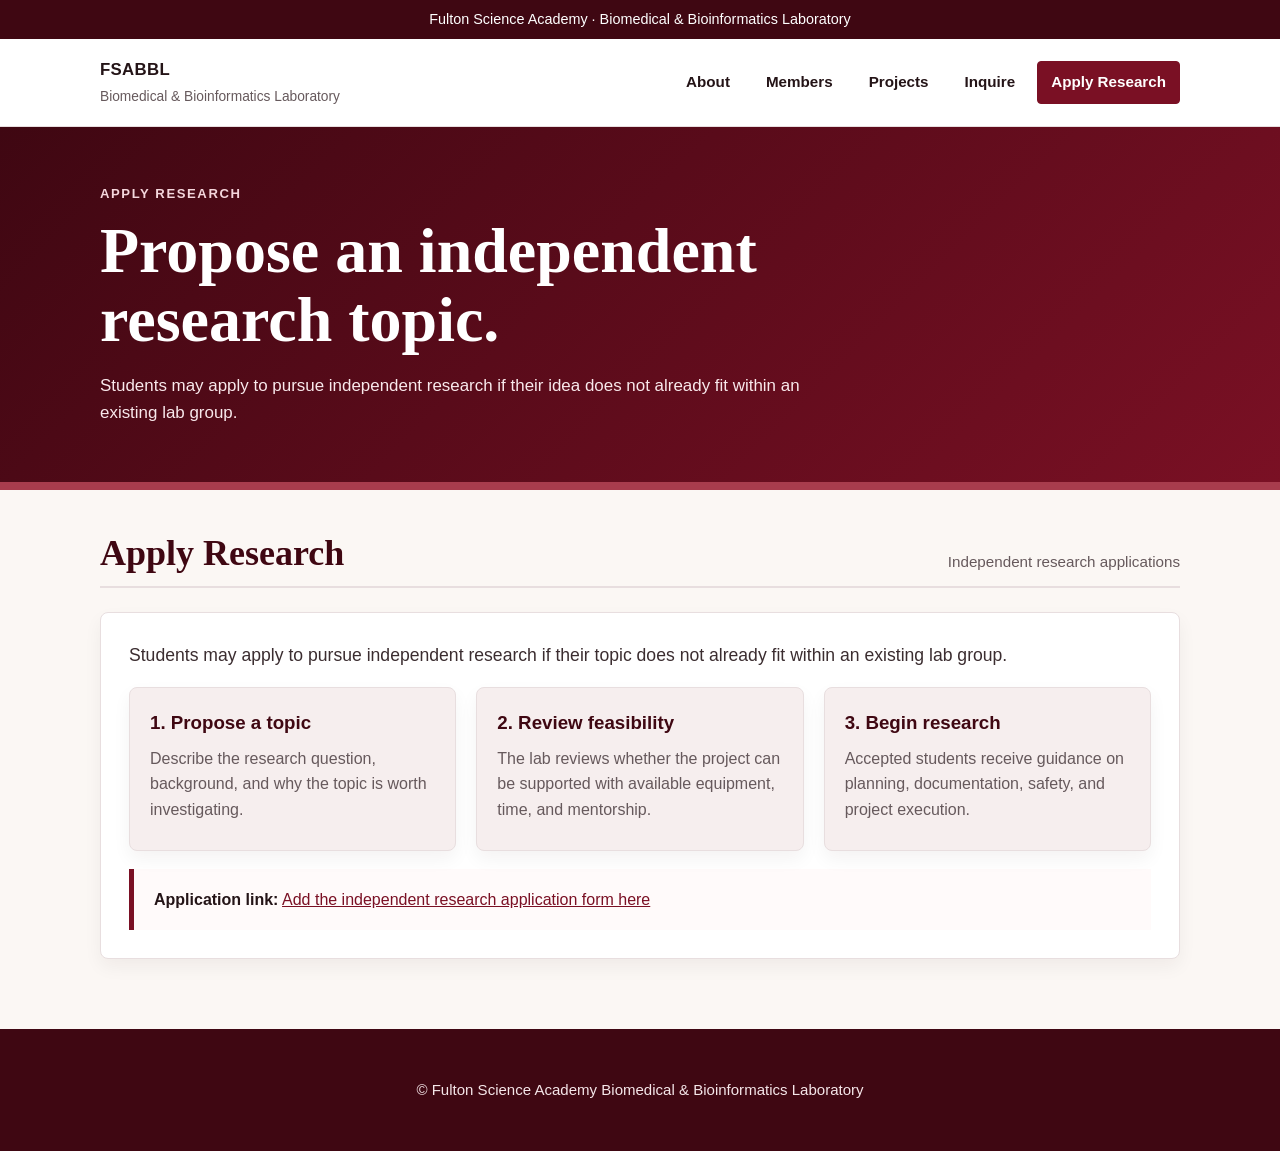
==== apply.html @ 92a81603 "Initial site commit" ====
<!DOCTYPE html>
<html lang="en">
<head>
  <meta charset="UTF-8" />
  <meta name="viewport" content="width=device-width, initial-scale=1.0" />
  <title>Apply Research | FSABBL</title>
  <link rel="stylesheet" href="styles.css" />
</head>
<body>
  <div class="top-strip">Fulton Science Academy · Biomedical &amp; Bioinformatics Laboratory</div>

  <header>
    <div class="nav-wrap">
      <a class="site-name" href="index.html" aria-label="FSABBL home">
        <strong>FSABBL</strong>
        <span>Biomedical &amp; Bioinformatics Laboratory</span>
      </a>
      <nav aria-label="Main navigation">
        <a href="index.html">About</a>
        <a href="members.html">Members</a>
        <a href="projects.html">Projects</a>
        <a href="inquire.html">Inquire</a>
        <a class="active" href="apply.html">Apply Research</a>
      </nav>
    </div>
  </header>

  <section class="hero">
    <div class="hero-inner">
      <p class="eyebrow">Apply research</p>
      <h1>Propose an independent research topic.</h1>
      <p>Students may apply to pursue independent research if their idea does not already fit within an existing lab group.</p>
    </div>
  </section>

  <main>
    <div class="section-heading">
      <h2>Apply Research</h2>
      <span>Independent research applications</span>
    </div>

    <div class="card">
      <p class="lead">
        Students may apply to pursue independent research if their topic does not already fit within an existing lab group.
      </p>
      <div class="grid-3">
        <div class="subcard">
          <h3>1. Propose a topic</h3>
          <p>Describe the research question, background, and why the topic is worth investigating.</p>
        </div>
        <div class="subcard">
          <h3>2. Review feasibility</h3>
          <p>The lab reviews whether the project can be supported with available equipment, time, and mentorship.</p>
        </div>
        <div class="subcard">
          <h3>3. Begin research</h3>
          <p>Accepted students receive guidance on planning, documentation, safety, and project execution.</p>
        </div>
      </div>

      <div class="notice">
        <strong>Application link:</strong> <a href="#">Add the independent research application form here</a>
      </div>
    </div>
  </main>

  <footer class="footer">
    <p>© Fulton Science Academy Biomedical &amp; Bioinformatics Laboratory</p>
  </footer>
</body>
</html>
---- styles.css ----
:root {
  --wine: #7a1024;
  --wine-dark: #3f0712;
  --wine-soft: #a83c4d;
  --cream: #fbf7f4;
  --white: #ffffff;
  --ink: #241417;
  --muted: #66595c;
  --line: #e8dedf;
  --panel: #f6eeee;
}

* {
  box-sizing: border-box;
}

body {
  margin: 0;
  color: var(--ink);
  background: var(--cream);
  font-family: Arial, Helvetica, sans-serif;
  line-height: 1.6;
}

a {
  color: var(--wine);
}

a:hover {
  color: var(--wine-dark);
}

.top-strip {
  background: var(--wine-dark);
  color: var(--white);
  font-size: 0.9rem;
  padding: 8px 20px;
  text-align: center;
}

header {
  background: var(--white);
  border-bottom: 1px solid var(--line);
}

.nav-wrap {
  max-width: 1120px;
  margin: 0 auto;
  padding: 18px 20px;
  display: flex;
  align-items: center;
  justify-content: space-between;
  gap: 24px;
}

.site-name {
  text-decoration: none;
  color: var(--ink);
  display: block;
}

.site-name strong {
  display: block;
  font-size: 1.05rem;
  letter-spacing: 0.02em;
}

.site-name span {
  display: block;
  color: var(--muted);
  font-size: 0.86rem;
  margin-top: 2px;
}

nav {
  display: flex;
  gap: 8px;
  flex-wrap: wrap;
  justify-content: flex-end;
}

nav a {
  color: var(--ink);
  text-decoration: none;
  font-weight: 600;
  font-size: 0.95rem;
  padding: 8px 13px;
  border: 1px solid transparent;
  border-radius: 4px;
}

nav a:hover {
  color: var(--wine);
  border-color: var(--line);
  background: #fffafa;
}

nav a.active {
  color: var(--white);
  background: var(--wine);
  border-color: var(--wine);
}

.hero {
  background: linear-gradient(135deg, var(--wine-dark), var(--wine));
  color: var(--white);
  border-bottom: 8px solid var(--wine-soft);
}

.hero-inner {
  max-width: 1120px;
  margin: 0 auto;
  padding: 56px 20px;
}

.eyebrow {
  margin: 0 0 12px;
  letter-spacing: 0.12em;
  text-transform: uppercase;
  font-size: 0.82rem;
  font-weight: 700;
  color: #f4d6dc;
}

h1 {
  margin: 0;
  font-family: Georgia, 'Times New Roman', serif;
  font-size: clamp(2.25rem, 5vw, 4rem);
  line-height: 1.08;
  font-weight: 700;
  max-width: 850px;
}

.hero p:not(.eyebrow) {
  color: #f9e9ec;
  max-width: 760px;
  margin: 18px 0 0;
  font-size: 1.06rem;
}

main {
  max-width: 1120px;
  margin: 0 auto;
  padding: 44px 20px 70px;
}

.page-intro {
  max-width: 780px;
  font-size: 1.08rem;
  color: #3b2d30;
  margin-top: 0;
}

.section-heading {
  display: flex;
  align-items: flex-end;
  justify-content: space-between;
  gap: 20px;
  border-bottom: 2px solid var(--line);
  padding-bottom: 12px;
  margin: 42px 0 24px;
}

.section-heading:first-child {
  margin-top: 0;
}

.section-heading h2 {
  margin: 0;
  color: var(--wine-dark);
  font-size: clamp(1.65rem, 3vw, 2.25rem);
  font-family: Georgia, 'Times New Roman', serif;
  line-height: 1.1;
}

.section-heading span {
  color: var(--muted);
  font-size: 0.95rem;
  white-space: nowrap;
}

.card,
.member,
.project,
.subcard {
  background: var(--white);
  border: 1px solid var(--line);
  border-radius: 8px;
  box-shadow: 0 8px 18px rgba(40, 10, 15, 0.05);
}

.card {
  padding: 28px;
}

.card + .card,
.project + .project {
  margin-top: 20px;
}

.lead {
  font-size: 1.1rem;
  color: #3b2d30;
  margin-top: 0;
}

.grid-2 {
  display: grid;
  grid-template-columns: repeat(2, minmax(0, 1fr));
  gap: 20px;
}

.grid-3 {
  display: grid;
  grid-template-columns: repeat(3, minmax(0, 1fr));
  gap: 20px;
}

.subcard {
  background: var(--panel);
  padding: 20px;
}

.subcard h3,
.member h3,
.project h3 {
  margin: 0 0 8px;
  color: var(--wine-dark);
}

.subcard p,
.member p,
.project p {
  margin: 0.45rem 0;
  color: var(--muted);
}

.photo-grid {
  display: grid;
  grid-template-columns: repeat(3, minmax(0, 1fr));
  gap: 16px;
  margin-top: 20px;
}

.photo-placeholder,
.member-photo,
.project-video {
  border: 1px dashed #b9989f;
  background: #f1e5e7;
  color: #7c6d70;
  display: flex;
  align-items: center;
  justify-content: center;
  text-align: center;
  padding: 18px;
  border-radius: 6px;
}

.photo-placeholder {
  min-height: 190px;
}

.member {
  padding: 22px;
}

.member-photo {
  width: 100%;
  aspect-ratio: 4 / 3;
  margin-bottom: 16px;
}

.member .role,
.project-meta {
  color: var(--wine);
  font-weight: 700;
  font-size: 0.93rem;
  margin-bottom: 4px;
}

.student-card {
  display: grid;
  grid-template-columns: 170px 1fr;
  gap: 22px;
  align-items: start;
}

.student-card .member-photo {
  aspect-ratio: 1 / 1;
  margin-bottom: 0;
}

.group-title {
  margin: 34px 0 14px;
  color: var(--wine-dark);
  font-size: 1.25rem;
  font-family: Georgia, 'Times New Roman', serif;
}

.project {
  border-left: 5px solid var(--wine);
  padding: 24px;
}

.project-video {
  margin-top: 18px;
  min-height: 210px;
}

.notice {
  border-left: 5px solid var(--wine);
  background: #fffafa;
  padding: 18px 20px;
  margin-top: 18px;
}

.button-row {
  display: flex;
  gap: 12px;
  flex-wrap: wrap;
  margin-top: 22px;
}

.button {
  display: inline-block;
  padding: 11px 16px;
  border-radius: 4px;
  text-decoration: none;
  font-weight: 700;
  border: 1px solid var(--wine);
}

.button.primary {
  background: var(--wine);
  color: var(--white);
}

.button.secondary {
  background: var(--white);
  color: var(--wine);
}

.button:hover {
  text-decoration: underline;
}

.footer {
  background: var(--wine-dark);
  color: #f5e6e9;
  padding: 34px 20px;
  text-align: center;
  font-size: 0.94rem;
}

.footer a {
  color: var(--white);
}

@media (max-width: 900px) {
  .nav-wrap,
  .section-heading,
  .student-card {
    display: block;
  }

  nav {
    justify-content: flex-start;
    margin-top: 14px;
  }

  .grid-2,
  .grid-3,
  .photo-grid {
    grid-template-columns: 1fr;
  }

  .section-heading span {
    display: block;
    margin-top: 8px;
    white-space: normal;
  }

  .student-card .member-photo {
    max-width: 220px;
    margin-bottom: 16px;
  }
}
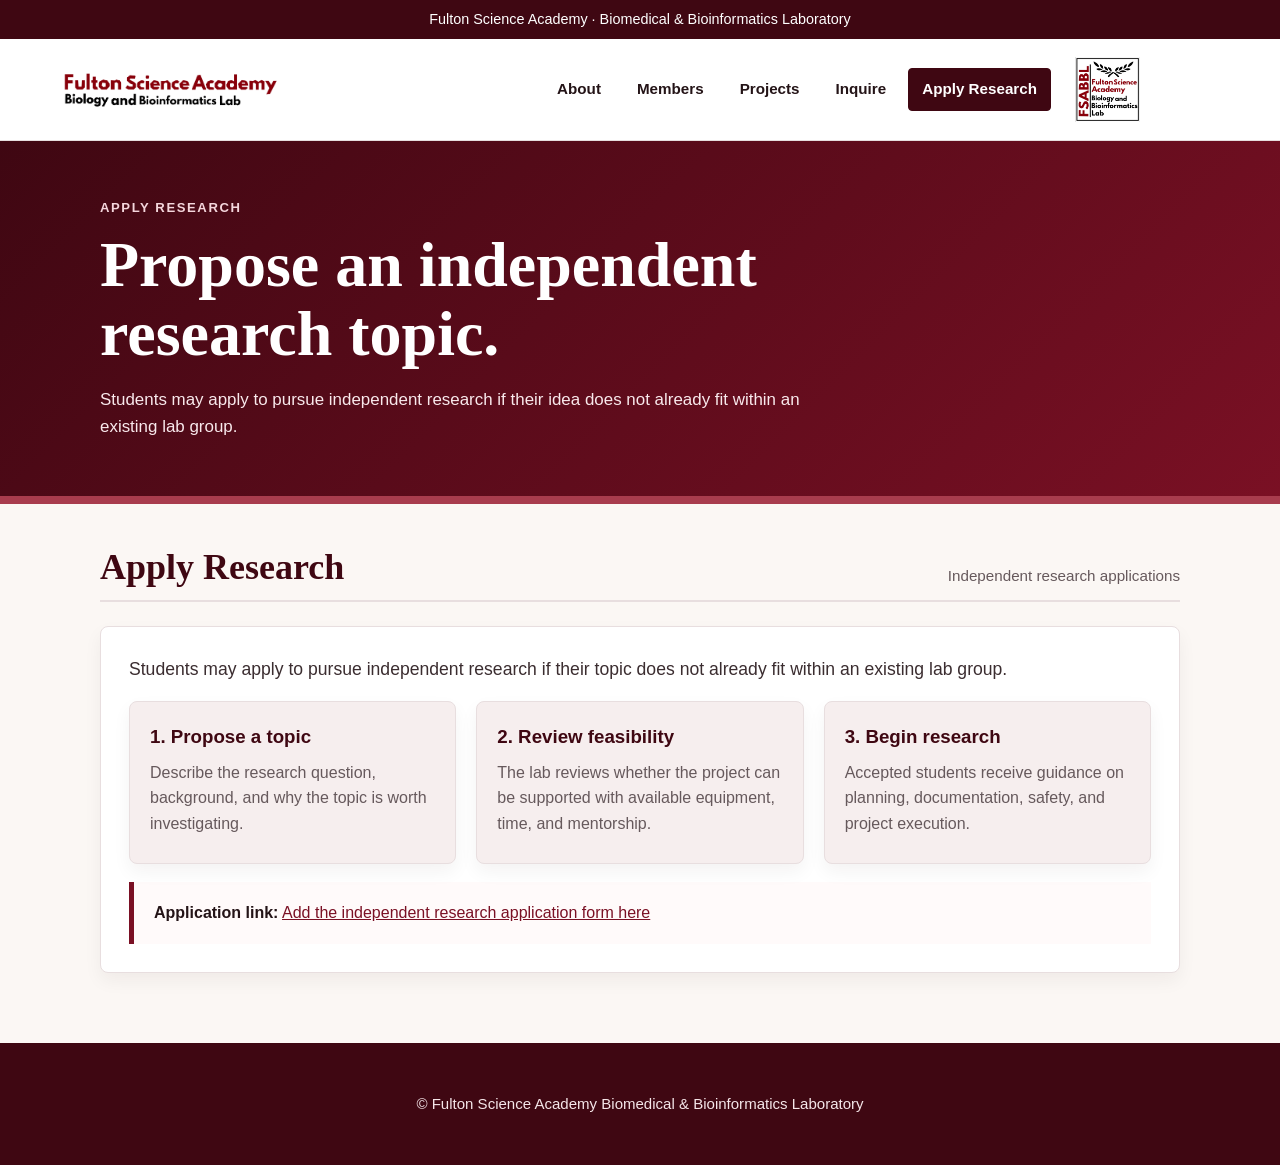
==== commit 39d61265: "added photos and descriptions - also updated all details" ====
--- a/apply.html
+++ b/apply.html
@@ -12,8 +12,7 @@
   <header>
     <div class="nav-wrap">
       <a class="site-name" href="index.html" aria-label="FSABBL home">
-        <strong>FSABBL</strong>
-        <span>Biomedical &amp; Bioinformatics Laboratory</span>
+        <img class="site-logo" src="images/logo.png" alt="FSABBL logo">
       </a>
       <nav aria-label="Main navigation">
         <a href="index.html">About</a>
@@ -22,6 +21,9 @@
         <a href="inquire.html">Inquire</a>
         <a class="active" href="apply.html">Apply Research</a>
       </nav>
+      <a class="site-name abrev-link" href="index.html" aria-label="FSABBL home">
+        <img class="site-logo-abrev" src="images/logoabrev.png" alt="FSABBL abbreviated logo">
+      </a>
     </div>
   </header>
 
--- a/styles.css
+++ b/styles.css
@@ -34,49 +34,44 @@
   background: var(--wine-dark);
   color: var(--white);
   font-size: 0.9rem;
-  padding: 8px 20px;
+  padding: 8px 50px;
   text-align: center;
 }
 
+
 header {
-  background: var(--white);
-  border-bottom: 1px solid var(--line);
-}
-
+  position: sticky;
+  top: 0;
+  z-index: 1000;
+  background: white;
+  border-bottom: 1px solid #e6dede;
+}
 .nav-wrap {
   max-width: 1120px;
-  margin: 0 auto;
+  margin: 0 auto 0 40px;
   padding: 18px 20px;
-  display: flex;
+  display: grid;
+  grid-template-columns: 220px 1fr 65px;
   align-items: center;
-  justify-content: space-between;
   gap: 24px;
+}
+
+.nav-wrap nav {
+  justify-self: end;
 }
 
 .site-name {
   text-decoration: none;
   color: var(--ink);
-  display: block;
-}
-
-.site-name strong {
-  display: block;
-  font-size: 1.05rem;
-  letter-spacing: 0.02em;
-}
-
-.site-name span {
-  display: block;
-  color: var(--muted);
-  font-size: 0.86rem;
-  margin-top: 2px;
+  display: flex;
+  align-items: center;
 }
 
 nav {
   display: flex;
   gap: 8px;
   flex-wrap: wrap;
-  justify-content: flex-end;
+  justify-content: center;
 }
 
 nav a {
@@ -95,10 +90,27 @@
   background: #fffafa;
 }
 
+nav a[href="apply.html"] {
+  color: var(--wine-dark);
+  background: #f8ecef;
+  border-color: #ead1d7;
+}
+
+nav a[href="apply.html"]:hover {
+  color: var(--wine);
+  background: #f4e1e6;
+  border-color: #dfbdc6;
+}
+
 nav a.active {
   color: var(--white);
   background: var(--wine);
   border-color: var(--wine);
+}
+
+nav a[href="apply.html"].active {
+  background: var(--wine-dark);
+  border-color: var(--wine-dark);
 }
 
 .hero {
@@ -363,6 +375,10 @@
     display: block;
   }
 
+  .nav-wrap {
+    margin: 0 auto;
+  }
+
   nav {
     justify-content: flex-start;
     margin-top: 14px;
@@ -385,3 +401,17 @@
     margin-bottom: 16px;
   }
 }
+
+.site-logo {
+  width: 220px;
+  height: auto;
+  display: block;
+}
+.site-logo-abrev {
+  width: 65px;
+  height: auto;
+  display: block;
+}
+.abrev-link {
+  margin-left: 0;
+}
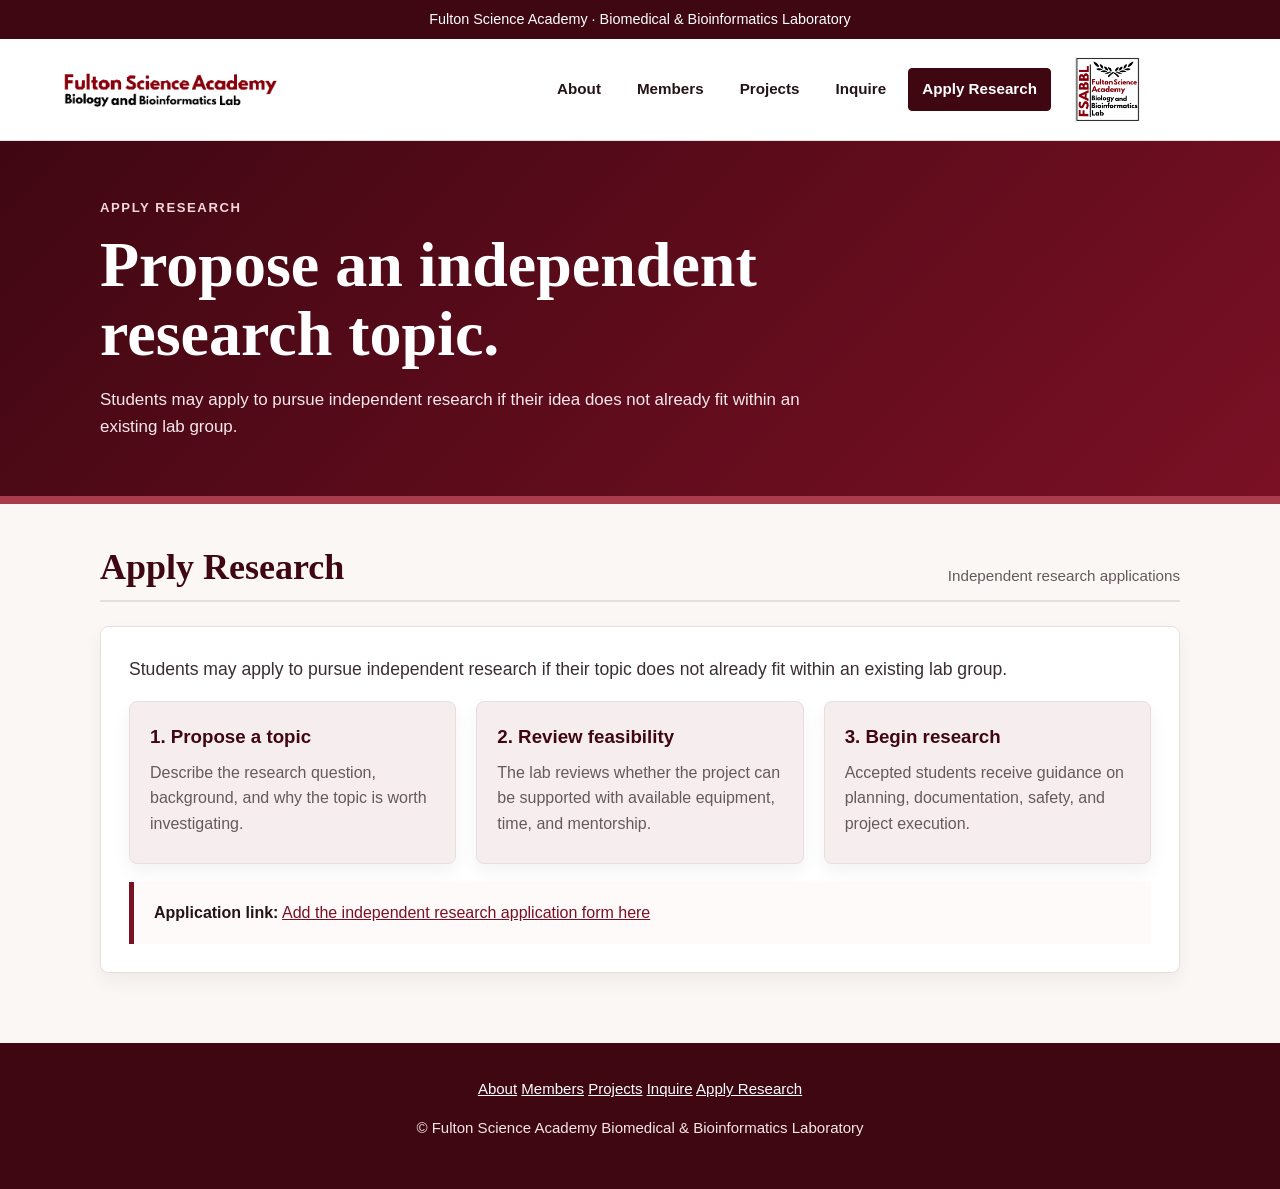
==== commit 2fe25dcc: "updated all memebers, pictures, and details" ====
--- a/apply.html
+++ b/apply.html
@@ -67,7 +67,17 @@
   </main>
 
   <footer class="footer">
+
+    <div class="footer-links">
+      <a href="index.html">About</a>
+      <a href="members.html">Members</a>
+      <a href="projects.html">Projects</a>
+      <a href="inquire.html">Inquire</a>
+      <a href="apply.html">Apply Research</a>
+    </div>
+  
     <p>© Fulton Science Academy Biomedical &amp; Bioinformatics Laboratory</p>
+  
   </footer>
 </body>
 </html>
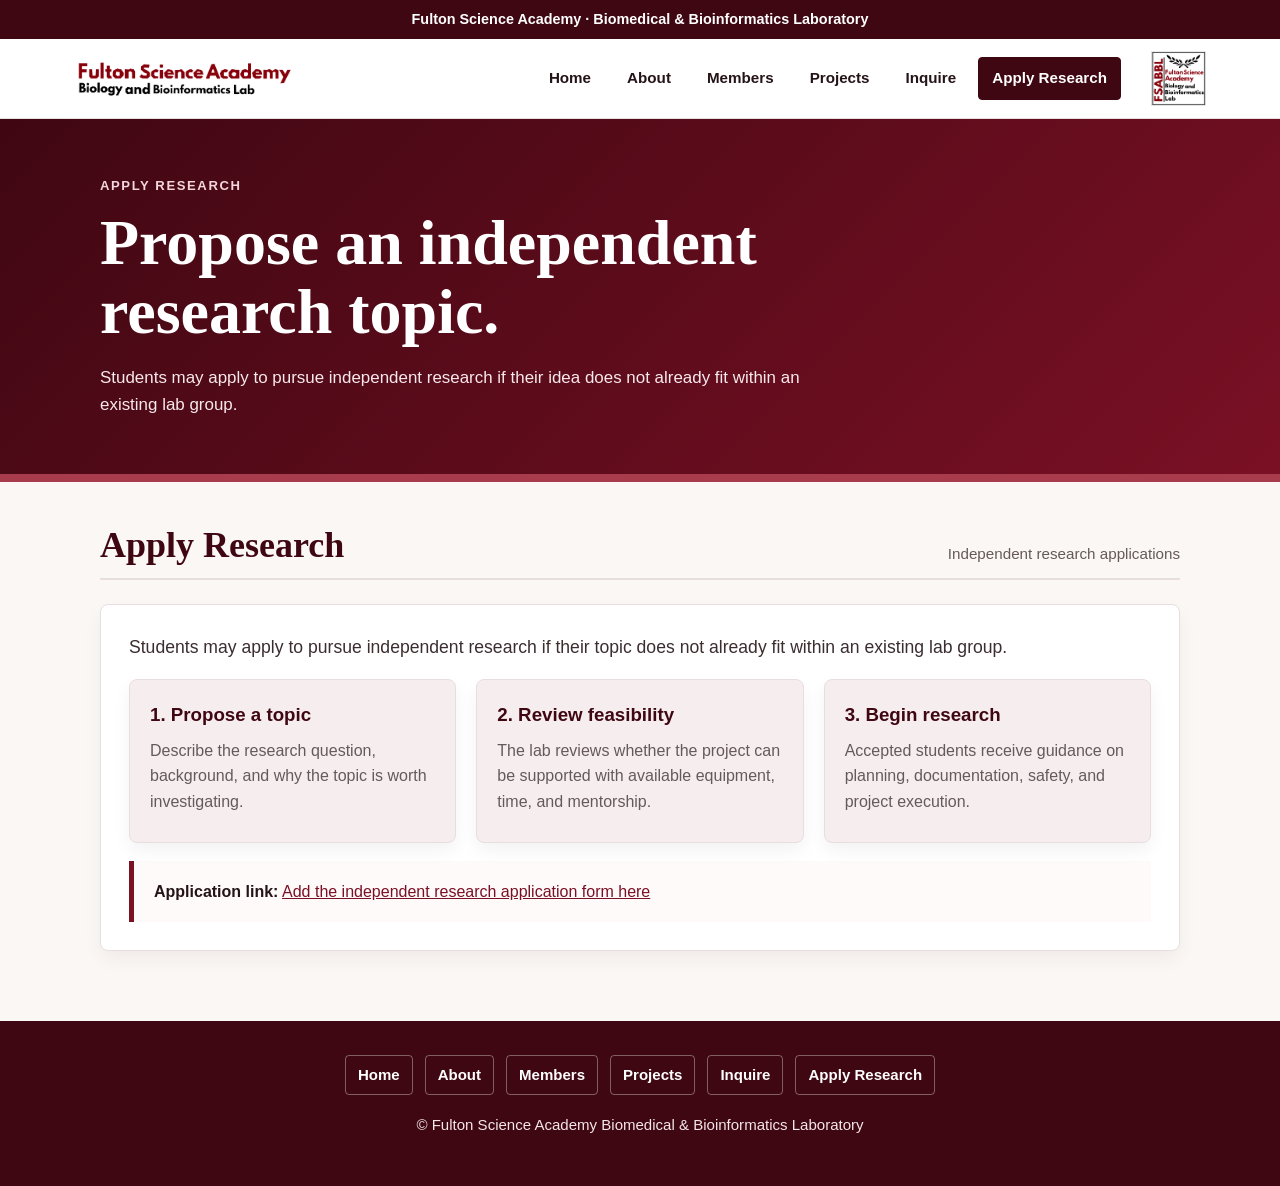
==== commit 56f2c31a: "added home page and the image of lab" ====
--- a/apply.html
+++ b/apply.html
@@ -15,7 +15,8 @@
         <img class="site-logo" src="images/logo.png" alt="FSABBL logo">
       </a>
       <nav aria-label="Main navigation">
-        <a href="index.html">About</a>
+        <a href="index.html">Home</a>
+        <a href="about.html">About</a>
         <a href="members.html">Members</a>
         <a href="projects.html">Projects</a>
         <a href="inquire.html">Inquire</a>
@@ -69,7 +70,8 @@
   <footer class="footer">
 
     <div class="footer-links">
-      <a href="index.html">About</a>
+      <a href="index.html">Home</a>
+      <a href="about.html">About</a>
       <a href="members.html">Members</a>
       <a href="projects.html">Projects</a>
       <a href="inquire.html">Inquire</a>
--- a/styles.css
+++ b/styles.css
@@ -30,48 +30,73 @@
   color: var(--wine-dark);
 }
 
+/* Top strip */
 .top-strip {
+  position: sticky;
+  top: 0;
+  z-index: 1001;
   background: var(--wine-dark);
   color: var(--white);
   font-size: 0.9rem;
-  padding: 8px 50px;
+  padding: 8px 20px;
   text-align: center;
-}
-
+  font-weight: 600;
+}
 
 header {
   position: sticky;
-  top: 0;
+  top: 38px;
   z-index: 1000;
-  background: white;
+  background: var(--white);
   border-bottom: 1px solid #e6dede;
 }
+
+/* Header layout */
 .nav-wrap {
-  max-width: 1120px;
-  margin: 0 auto 0 40px;
-  padding: 18px 20px;
+  max-width: 1180px;
+  margin: 0 auto;
+  padding: 12px 24px;
   display: grid;
-  grid-template-columns: 220px 1fr 65px;
+  grid-template-columns: 240px 1fr 65px;
   align-items: center;
-  gap: 24px;
-}
-
+  gap: 20px;
+}
+
+/* Logo links */
+.site-name {
+  display: flex;
+  align-items: center;
+  text-decoration: none;
+  color: var(--ink);
+}
+
+/* Main left logo */
+.site-logo {
+  width: 220px;
+  height: auto;
+  display: block;
+}
+
+/* Small right logo */
+.site-logo-abrev {
+  width: 55px;
+  height: auto;
+  display: block;
+}
+
+/* Move small logo slightly closer to nav */
+.abrev-link {
+  justify-self: end;
+  margin-left: -8px;
+}
+
+/* Navigation */
 .nav-wrap nav {
   justify-self: end;
-}
-
-.site-name {
-  text-decoration: none;
-  color: var(--ink);
   display: flex;
   align-items: center;
-}
-
-nav {
-  display: flex;
   gap: 8px;
   flex-wrap: wrap;
-  justify-content: center;
 }
 
 nav a {
@@ -113,6 +138,7 @@
   border-color: var(--wine-dark);
 }
 
+/* Hero */
 .hero {
   background: linear-gradient(135deg, var(--wine-dark), var(--wine));
   color: var(--white);
@@ -136,7 +162,7 @@
 
 h1 {
   margin: 0;
-  font-family: Georgia, 'Times New Roman', serif;
+  font-family: Georgia, "Times New Roman", serif;
   font-size: clamp(2.25rem, 5vw, 4rem);
   line-height: 1.08;
   font-weight: 700;
@@ -150,6 +176,7 @@
   font-size: 1.06rem;
 }
 
+/* Main layout */
 main {
   max-width: 1120px;
   margin: 0 auto;
@@ -163,6 +190,7 @@
   margin-top: 0;
 }
 
+/* Section headings */
 .section-heading {
   display: flex;
   align-items: flex-end;
@@ -181,7 +209,7 @@
   margin: 0;
   color: var(--wine-dark);
   font-size: clamp(1.65rem, 3vw, 2.25rem);
-  font-family: Georgia, 'Times New Roman', serif;
+  font-family: Georgia, "Times New Roman", serif;
   line-height: 1.1;
 }
 
@@ -191,6 +219,7 @@
   white-space: nowrap;
 }
 
+/* Cards */
 .card,
 .member,
 .project,
@@ -216,6 +245,7 @@
   margin-top: 0;
 }
 
+/* Grids */
 .grid-2 {
   display: grid;
   grid-template-columns: repeat(2, minmax(0, 1fr));
@@ -247,6 +277,7 @@
   color: var(--muted);
 }
 
+/* Photos */
 .photo-grid {
   display: grid;
   grid-template-columns: repeat(3, minmax(0, 1fr));
@@ -272,6 +303,7 @@
   min-height: 190px;
 }
 
+/* Member cards */
 .member {
   padding: 22px;
 }
@@ -280,6 +312,7 @@
   width: 100%;
   aspect-ratio: 4 / 3;
   margin-bottom: 16px;
+  object-fit: cover;
 }
 
 .member .role,
@@ -298,17 +331,22 @@
 }
 
 .student-card .member-photo {
+  width: 170px;
+  height: 170px;
   aspect-ratio: 1 / 1;
   margin-bottom: 0;
-}
-
+  object-fit: cover;
+}
+
+/* Group titles */
 .group-title {
   margin: 34px 0 14px;
   color: var(--wine-dark);
   font-size: 1.25rem;
-  font-family: Georgia, 'Times New Roman', serif;
-}
-
+  font-family: Georgia, "Times New Roman", serif;
+}
+
+/* Projects */
 .project {
   border-left: 5px solid var(--wine);
   padding: 24px;
@@ -319,6 +357,7 @@
   min-height: 210px;
 }
 
+/* Notice */
 .notice {
   border-left: 5px solid var(--wine);
   background: #fffafa;
@@ -326,6 +365,7 @@
   margin-top: 18px;
 }
 
+/* Buttons */
 .button-row {
   display: flex;
   gap: 12px;
@@ -356,6 +396,7 @@
   text-decoration: underline;
 }
 
+/* Footer */
 .footer {
   background: var(--wine-dark);
   color: #f5e6e9;
@@ -364,24 +405,57 @@
   font-size: 0.94rem;
 }
 
-.footer a {
+.footer-links {
+  display: flex;
+  justify-content: center;
+  flex-wrap: wrap;
+  gap: 12px;
+  margin-bottom: 18px;
+}
+
+.footer-links a {
   color: var(--white);
-}
-
+  text-decoration: none;
+  font-weight: 600;
+  padding: 7px 12px;
+  border-radius: 4px;
+  border: 1px solid rgba(255, 255, 255, 0.35);
+}
+
+.footer-links a:hover {
+  background: var(--white);
+  color: var(--wine-dark);
+}
+
+/* Mobile */
 @media (max-width: 900px) {
-  .nav-wrap,
-  .section-heading,
-  .student-card {
+  .nav-wrap {
     display: block;
-  }
-
-  .nav-wrap {
     margin: 0 auto;
-  }
-
-  nav {
+    padding: 14px 20px;
+  }
+
+  .site-logo {
+    width: 200px;
+  }
+
+  .site-logo-abrev {
+    display: none;
+  }
+
+  .nav-wrap nav {
     justify-content: flex-start;
     margin-top: 14px;
+  }
+
+  .section-heading {
+    display: block;
+  }
+
+  .section-heading span {
+    display: block;
+    margin-top: 8px;
+    white-space: normal;
   }
 
   .grid-2,
@@ -390,28 +464,49 @@
     grid-template-columns: 1fr;
   }
 
-  .section-heading span {
+  .student-card {
     display: block;
-    margin-top: 8px;
-    white-space: normal;
   }
 
   .student-card .member-photo {
-    max-width: 220px;
+    width: 220px;
+    height: 220px;
+    max-width: 100%;
     margin-bottom: 16px;
   }
 }
-
-.site-logo {
-  width: 220px;
-  height: auto;
-  display: block;
-}
-.site-logo-abrev {
-  width: 65px;
-  height: auto;
-  display: block;
-}
-.abrev-link {
-  margin-left: 0;
-}
+.home-hero {
+  min-height: calc(100vh - 130px);
+  background:
+    linear-gradient(rgba(63, 7, 18, 0.68), rgba(63, 7, 18, 0.74)),
+    url("images/iStock-949946968.jpg");
+  background-size: cover;
+  background-position: center;
+  background-repeat: no-repeat;
+  display: flex;
+  align-items: center;
+}
+
+.home-overlay {
+  max-width: 1120px;
+  width: 100%;
+  margin: 0 auto;
+  padding: 90px 20px;
+  color: var(--white);
+}
+
+.home-overlay h1 {
+  max-width: 850px;
+  font-size: clamp(2.7rem, 6vw, 5.2rem);
+}
+
+.home-overlay p:not(.eyebrow) {
+  max-width: 720px;
+  font-size: 1.12rem;
+  color: #f9e9ec;
+  margin-top: 18px;
+}
+
+.home-button {
+  background: rgba(255, 255, 255, 0.92);
+}
